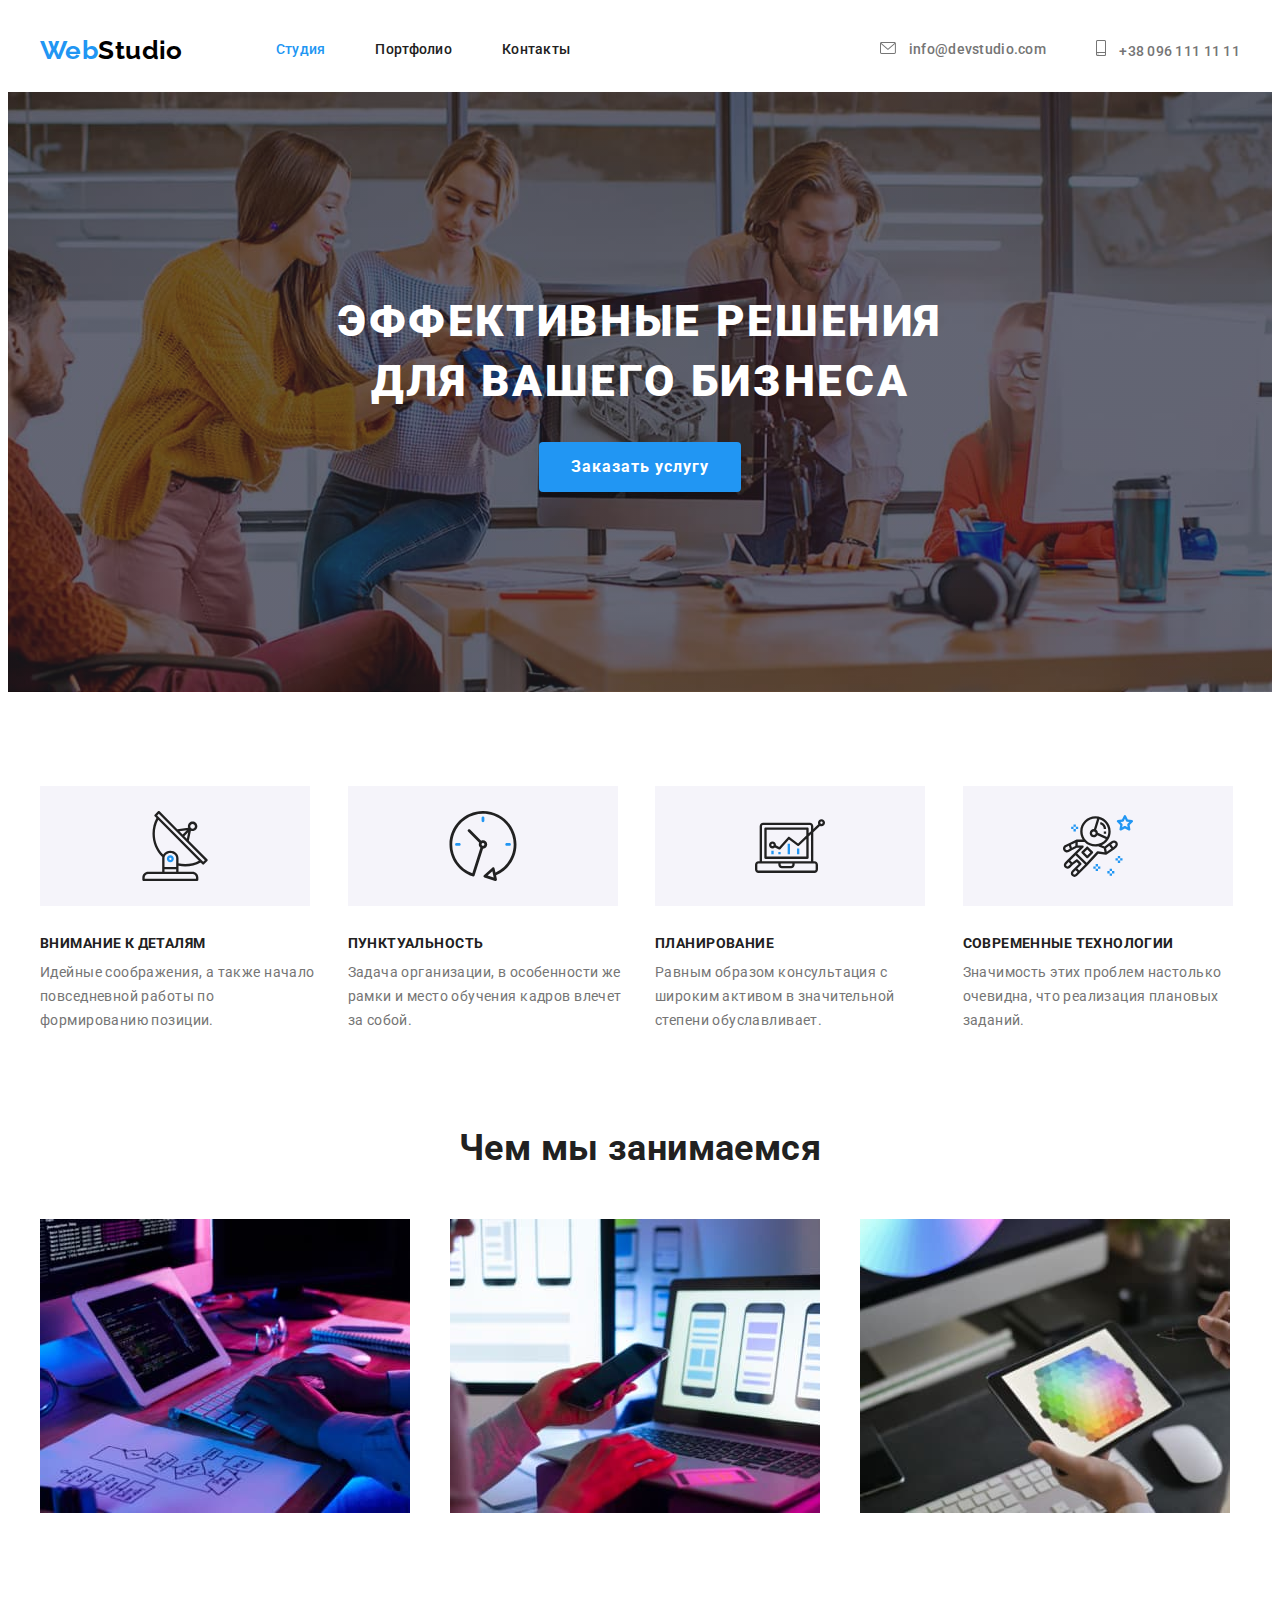
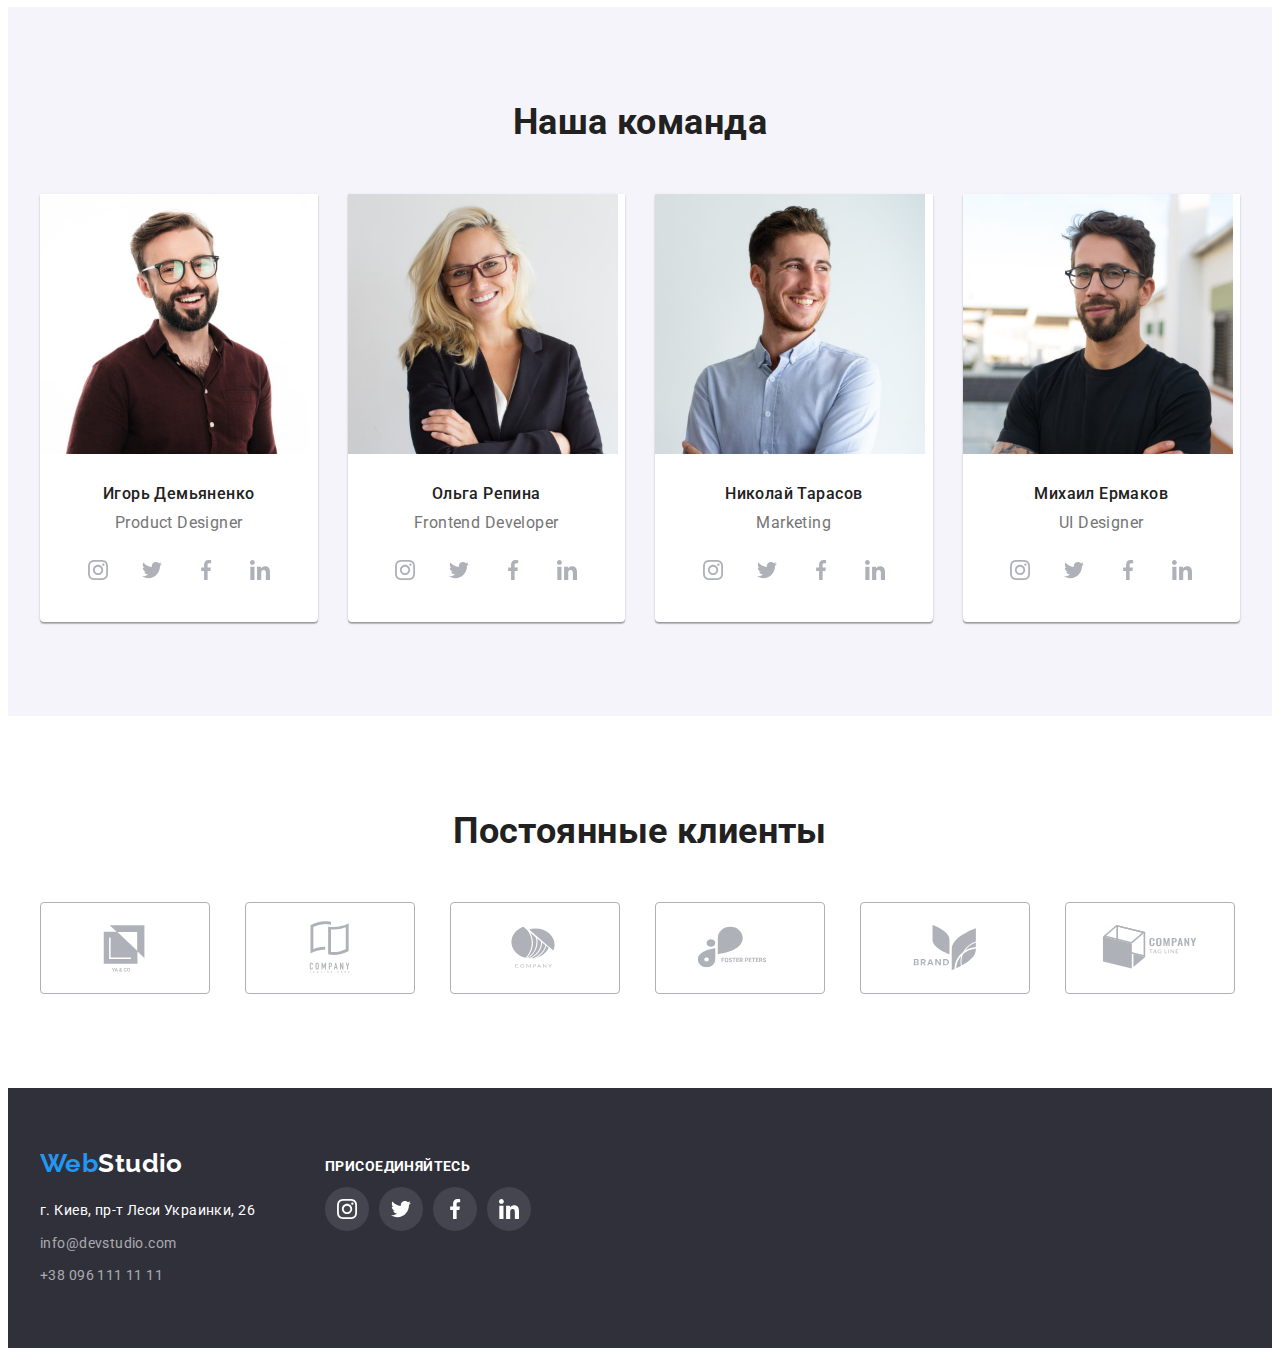
==== index.html @ 4d13b161 "Декоративные эффекты ДЗ 4" ====
<!DOCTYPE html>
<html lang="ru">
<head>
    <meta charset="UTF-8">
    <meta http-equiv="X-UA-Compatible" content="IE=edge">
    <meta name="viewport" content="width=device-width, initial-scale=1.0">
    <title>Document</title>
    <link href="https://fonts.googleapis.com/css2?family=Raleway:wght@700&family=Roboto:wght@400;500;700;900&display=swap"
      rel="stylesheet">
      <link rel="stylesheet" href="https://cdnjs.cloudflare.com/ajax/libs/modern-normalize/1.1.0/modern-normalize.min.css"
        integrity="sha512-wpPYUAdjBVSE4KJnH1VR1HeZfpl1ub8YT/NKx4PuQ5NmX2tKuGu6U/JRp5y+Y8XG2tV+wKQpNHVUX03MfMFn9Q=="
        crossorigin="anonymous" referrerpolicy="no-referrer" />
    <link rel="stylesheet" href="./css/styles.css">
</head>
<body>
  <!-- Шапка сайта-->
  <header>
    <div class="container header-container">
      <nav class="nav-page header-container">
        <a href="" lang="en" class="logo link ">Web<span class="logo-header">Studio</span></a>
        <ul class="nav-list list header-list">
          <li class="header-item"><a href="./index.html" class="link-active link header-link">Студия</a></li>
          <li class="header-item"><a href="./portfolio.html" class="link header-link">Портфолио</a></li>
          <li class="header-item"><a href="" class="link header-link">Контакты</a></li>
        </ul>
      </nav>
      <ul class="contact-list list header-list">
        <li class="contact-item">
          <a href="mailto:info@devstudio.com" class="link header-link">
                      <svg class="contact-icons" width="16px" height="12px">
                        <use href="./images/icons.svg#icon-mail"></use>
                      </svg>
                      info@devstudio.com</a></li>
        <li class="contact-item">
          <a href="tel:+380961111111" class="link header-link">
                      <svg class="contact-icons" width="10px" height="16px">
                        <use href="./images/icons.svg#icon-smartphone"></use>
                      </svg>
                      +38 096 111 11 11</a></li>
      </ul>
      </div>
  </header> 
  <main>
    <!-- Герой -->
  <section class="hero">
    <div class="container">
    <h1 class="hero-title hero-container">
      Эффективные решения для вашего бизнеса
    </h1>
    <button type="button" class="hero-btn">Заказать услугу</button>
    </div>
  </section> 
  <!-- Список преимуществ работы с компанией -->
  <section class="benefits section">
    <div class="container">
    <h2 class="visually-hidden"> Наши преимущества </h2>
    <ul class="card-set list">
      <li class="benefits-items"> 
        <div class="benefits-box">
          <svg class="benefits-icons" width="70" height="70">
            <use href="./images/icons.svg#icon-antenna"></use>
          </svg>
        </div>
        <h3 class="benefits-title">Внимание к деталям</h3>
        <p class="benefits-text">Идейные соображения, а также начало повседневной работы по формированию позиции.</p>
      </li>
      <li class="benefits-items">
        <div class="benefits-box">
          <svg class="benefits-icons" width="70" height="70">
            <use href="./images/icons.svg#icon-clock"></use>
          </svg>
        </div>
        <h3 class="benefits-title">Пунктуальность</h3>
        <p class="benefits-text">Задача организации, в особенности же рамки и место обучения кадров влечет за собой.</p>
      </li>
      <li class="benefits-items">
        <div class="benefits-box">
          <svg class="benefits-icons" width="70" height="70">
            <use href="./images/icons.svg#icon-diagram"></use>
          </svg>
        </div>
        <h3 class="benefits-title">Планирование</h3>
        <p class="benefits-text">Равным образом консультация с широким активом в значительной степени обуславливает.</p>
      </li>
      <li class="benefits-items">
        <div class="benefits-box">
          <svg class="benefits-icons" width="70" height="70">
            <use href="./images/icons.svg#icon-astronaut"></use>
          </svg>
        </div>
        <h3 class="benefits-title">Современные технологии</h3>
        <p class="benefits-text">Значимость этих проблем настолько очевидна, что реализация плановых заданий.</p>
      </li>
    </ul>
    </div>
  </section>
  <!-- Чем мы занимаемся -->
  <section class="work section">
    <div class="container">
    <h2 class="section-title">Чем мы занимаемся</h2>
    <ul class="card-set list">
      <li class="work-items">
          <img src="./images/img-work-1.jpg" alt="Верстка сайтов" width="370" height="294">
      </li>
      <li class="work-items">
          <img src="./images/img-work-2.jpg" alt="Дизайн сайтов" width="370" height="294">
      </li>
        <li class="work-items">
      <img src="./images/img-work-3.jpg" alt="Подборка цветовых решений" width="370" height="294">
      </li>
        </ul>
        </div>
  </section>
    <!-- Наша команда -->
    <section class="team section">
      <div class="container">
      <h2 class="section-title team-title">Наша команда</h2>
      <ul class="card-set list">
        <li class="team-item">
          <img src="./images/img-team-1.jpg" alt="Фото сотрудника Игоря Демьяненко Product Designer" width="270" height="260" class="card">
            <div class="team-box">
            <h3 class="team-name">Игорь Демьяненко</h3>
            <p lang="en" class="team-position">Product Designer</p>
            <ul class="team-social-list list">
              <li class="team-social-item">
                <a href="" class="team-social-link">
                  <svg class="team-social-icon" width="20" height="20">
                    <use href="images/icons.svg#icon-instagram"></use>
                  </svg>
                </a>
              </li>
              <li class="team-social-item">
                <a href="" class="team-social-link">
                  <svg class="team-social-icon" width="20" height="20">
                    <use href="images/icons.svg#icon-twitter"></use>
                  </svg>
                </a>
              </li>
              <li class="team-social-item">
                <a href="" class="team-social-link">
                  <svg class="team-social-icon" width="20" height="20">
                    <use href="images/icons.svg#icon-facebook"></use>
                  </svg>
                </a>
              </li>
              <li class="team-social-item">
                <a href="" class="team-social-link">
                  <svg class="team-social-icon" width="20" height="20">
                    <use href="images/icons.svg#icon-linkedin"></use>
                  </svg>
                </a>
              </li>
            </ul>
            </div>
            </li>
        <li class="team-item">
          <img src="./images/img-team-2.jpg" alt="Фото сотрудника Ольги Репиной Frontend Developer" width="270" height="260" class="card">
          <div class="team-box">
          <h3 class="team-name">Ольга Репина</h3>
          <p lang="en" class="team-position">Frontend Developer</p>
                      <ul class="team-social-list list">
              <li class="team-social-item">
                <a href="" class="team-social-link">
                  <svg class="team-social-icon" width="20" height="20">
                    <use href="images/icons.svg#icon-instagram"></use>
                  </svg>
                </a>
              </li>
              <li class="team-social-item">
                <a href="" class="team-social-link">
                  <svg class="team-social-icon" width="20" height="20">
                    <use href="images/icons.svg#icon-twitter"></use>
                  </svg>
                </a>
              </li>
              <li class="team-social-item">
                <a href="" class="team-social-link">
                  <svg class="team-social-icon" width="20" height="20">
                    <use href="images/icons.svg#icon-facebook"></use>
                  </svg>
                </a>
              </li>
              <li class="team-social-item">
                <a href="" class="team-social-link">
                  <svg class="team-social-icon" width="20" height="20">
                    <use href="images/icons.svg#icon-linkedin"></use>
                  </svg>
                </a>
              </li>
            </ul>
          </div>
        </li>
        <li class="team-item">
          <img src="./images/img-team-3.jpg" alt="Фото сотрудника Николая Тарасова Marketing" width="270" height="260" class="card">
          <div class="team-box">
          <h3 class="team-name">Николай Тарасов</h3>
          <p lang="en" class="team-position">Marketing</p>
                      <ul class="team-social-list list">
              <li class="team-social-item">
                <a href="" class="team-social-link">
                  <svg class="team-social-icon" width="20" height="20">
                    <use href="images/icons.svg#icon-instagram"></use>
                  </svg>
                </a>
              </li>
              <li class="team-social-item">
                <a href="" class="team-social-link">
                  <svg class="team-social-icon" width="20" height="20">
                    <use href="images/icons.svg#icon-twitter"></use>
                  </svg>
                </a>
              </li>
              <li class="team-social-item">
                <a href="" class="team-social-link">
                  <svg class="team-social-icon" width="20" height="20">
                    <use href="images/icons.svg#icon-facebook"></use>
                  </svg>
                </a>
              </li>
              <li class="team-social-item">
                <a href="" class="team-social-link">
                  <svg class="team-social-icon" width="20" height="20">
                    <use href="images/icons.svg#icon-linkedin"></use>
                  </svg>
                </a>
              </li>
            </ul>
          </div>
        </li>
        <li class="team-item">
          <img src="./images/img-team-4.jpg" alt="Фото сотрудника Михаила Ермакова UI Designer" width="270" height="260" class="card">
          <div class="team-box">
          <h3 class="team-name">Михаил Ермаков</h3>
          <p lang="en" class="team-position">UI Designer</p>
                      <ul class="team-social-list list">
              <li class="team-social-item">
                <a href="" class="team-social-link">
                  <svg class="team-social-icon" width="20" height="20">
                    <use href="images/icons.svg#icon-instagram"></use>
                  </svg>
                </a>
              </li>
              <li class="team-social-item">
                <a href="" class="team-social-link">
                  <svg class="team-social-icon" width="20" height="20">
                    <use href="images/icons.svg#icon-twitter"></use>
                  </svg>
                </a>
              </li>
              <li class="team-social-item">
                <a href="" class="team-social-link">
                  <svg class="team-social-icon" width="20" height="20">
                    <use href="images/icons.svg#icon-facebook"></use>
                  </svg>
                </a>
              </li>
              <li class="team-social-item">
                <a href="" class="team-social-link">
                  <svg class="team-social-icon" width="20" height="20">
                    <use href="images/icons.svg#icon-linkedin"></use>
                  </svg>
                </a>
              </li>
            </ul>
          </div>
        </li>
      </ul>
      </div>
    </section>
    </main>
    <!-- Постоянные клиенты -->
    <section class="clients section">
      <div class="container">
        <h2 class="section-title">Постоянные клиенты</h2>
        <ul class="card-set list">
          <li class="clients-items">
            <a href="" class="clients-link">
              <svg class="clients-icons" width="106" heigth="60">
                <use href="images/icons.svg#icon-Logo-1"></use>
              </svg>
            </a>
          </li>
          <li class="clients-items">
            <a href="" class="clients-link">
              <svg class="clients-icons" width="106" heigth="60">
                <use href="images/icons.svg#icon-Logo-2"></use>
              </svg>
            </a>
          </li>
          <li class="clients-items">
            <a href="" class="clients-link">
              <svg class="clients-icons" width="106" heigth="60">
                <use href="images/icons.svg#icon-Logo-3"></use>
              </svg>
            </a>
          </li>
          <li class="clients-items">
            <a href="" class="clients-link">
              <svg class="clients-icons" width="106" heigth="60">
                <use href="images/icons.svg#icon-Logo-4"></use>
              </svg>
            </a>
          </li>
          <li class="clients-items">
            <a href="" class="clients-link">
              <svg class="clients-icons" width="106" heigth="60">
                <use href="images/icons.svg#icon-Logo-5"></use>
              </svg>
            </a>
          </li>
          <li class="clients-items">
            <a href="" class="clients-link">
              <svg class="clients-icons" width="106" heigth="60">
                <use href="images/icons.svg#icon-Logo-6"></use>
              </svg>
            </a>
          </li>
        </ul>
      </div>
    </section>
    <!-- Футер -->
    <footer class="basement basement-section">
      <div class="container basement-container"> 
        <div class="basement-contacts">
      <a href="" lang="en" class="logo link">Web<span class="logo-footer">Studio</span></a>
      <address class="basement-address">
        <ul class="basement-list list">
          <li class="basement-items"><a href="https://goo.gl/maps/84MK3g47taFm8UyFA" target="_blank" rel="noopener noreferrer nofollow"
              class="basement-link link white"> г. Киев, пр-т Леси Украинки, 26 </a></li>
          <li class="basement-items"><a href="mailto:info@devstudio.com" class="basement-link link">info@devstudio.com</a></li>
          <li class="basement-items"><a href="tel:+380961111111" class="basement-link link">+38 096 111 11 11</a></li>
        </ul>
      </address>
      </div>
      <div class="basement-join-section">
      <h2 class="basement-social-title">присоединяйтесь</h2>
            <ul class="basement-social-list list">
              <li class="basement-social-item">
                <a href="" class="basement-social-link">
                  <svg class="basement-social-icon" width="20" height="20">
                    <use href="images/icons.svg#icon-instagram"></use>
                  </svg>
                </a>
              </li>
              <li class="basement-social-item">
                <a href="" class="basement-social-link">
                  <svg class="basement-social-icon" width="20" height="20">
                    <use href="images/icons.svg#icon-twitter"></use>
                  </svg>
                </a>
              </li>
              <li class="basement-social-item">
                <a href="" class="basement-social-link">
                  <svg class="basement-social-icon" width="20" height="20">
                    <use href="images/icons.svg#icon-facebook"></use>
                  </svg>
                </a>
              </li>
              <li class="basement-social-item">
                <a href="" class="basement-social-link">
                  <svg class="basement-social-icon" width="20" height="20">
                    <use href="images/icons.svg#icon-linkedin"></use>
                  </svg>
                </a>
              </li>
            </ul>
            </div>
      </div>
    </footer>
</body>
</html>
---- css/styles.css ----
/* цвета страницы
акцент #2196F3
черный #000000
белый #FFFFFF
заголовки #212121
основной цвет текста #757575
*/
:root {
  --accent-color: #2196f3;
  --logo-color: #000000;
  --title-text-color: #212121;
  --primary-text-color: #757575;
  --hero-white-color: #ffffff;
  --background-color-style: #2f303a;
  --btn-background-color: #f5f4fa;
  --icons-main-color: #afb1b8;
}
/* ----------reset------------ */
h1,
h2,
h3,
h4,
h5,
h6,
p {
  margin: 0;
}
ul {
  margin: 0;
  padding-left: 0;
}

/* ---------------------------- */

body {
  color: var(--primary-text-color);
  font-family: "Roboto", sans-serif;
  font-size: 14px;
  line-height: 1.71;
  letter-spacing: 0.03em;
}
.link {
  text-decoration: none;
  color: inherit;
}
.list {
  list-style: none;
}
img {
  display: block;
  max-width: 100%;
}
/* ---------container------------ */
.container {
  width: 1200px;
  padding-left: 15px;
  padding-right: 15px;
  margin: 0 auto;
}
.header-container {
  display: flex;
  align-items: center;
}
.border-line {
  border-bottom: 1px solid #ececec;
  box-shadow: 0px 4px 4px rgba(0, 0, 0, 0.25);
}
.header-list {
  display: flex;
  margin-left: auto;
}
.header-item:not(:last-child),
.contact-item:not(:last-child) {
  margin-right: 50px;
}
.section {
  padding-top: 94px;
  padding-bottom: 94px;
}

/* ------LOGO-------- */
.logo {
  display: block;
  color: var(--accent-color);
  font-family: "Raleway", sans-serif;
  font-weight: 700;
  font-size: 26px;
  line-height: 1.19;
}
.nav-page .logo {
  margin-right: 93px;
}
.logo-header {
  color: var(--logo-color);
}
.logo-footer {
  color: var(--hero-white-color);
}
/* --------HEADER-LINKS----------- */

.nav-list {
  color: var(--title-text-color);
}
.header-link {
  display: block;
  padding-top: 32px;
  padding-bottom: 32px;
  font-weight: 500;
  line-height: 1.14;
  letter-spacing: 0.02em;
}
.header-link:hover,
.header-link:focus,
.link-active {
  color: var(--accent-color);
}
.contact-item {
  display: flex;
  align-items: center;
}
.contact-icons {
  margin-right: 10px;
  fill: currentColor;
}
/* ---------HERO----------- */
.hero {
  background-color: var(--background-color-style);
  background-image: linear-gradient(
      rgba(47, 48, 58, 0.4),
      rgba(47, 48, 58, 0.4)
    ),
    url(../images/hero-bg.jpg);
  background-repeat: no-repeat;
  background-position: center;
  border-style: cover;
  /* max-width: 1600px;
  margin: 0 auto; */
  text-align: center;
  padding-top: 200px;
  padding-bottom: 200px;
}
.hero-container {
  display: block;
  max-width: 696px;
  margin-right: auto;
  margin-left: auto;
  margin-bottom: 30px;
}
.hero-title {
  color: var(--hero-white-color);
  font-weight: 900;
  font-size: 44px;
  line-height: 1.36;
  letter-spacing: 0.06em;
  text-transform: uppercase;
}
.hero-btn {
  font-family: inherit;
  color: var(--hero-white-color);
  background-color: var(--accent-color);
  font-weight: 700;
  font-size: 16px;
  line-height: 1.87;
  align-items: center;
  letter-spacing: 0.06em;
  cursor: pointer;
  border: none;
  box-shadow: 0px 4px 4px rgba(0, 0, 0, 0.15);
  border-radius: 4px;
  padding: 10px 32px;
}
.hero-btn:hover,
.hero-btn:focus {
  background-color: #188ce8;
}
/* ------------BENEFITS---------- */
.visually-hidden {
  position: absolute;
  width: 1px;
  height: 1px;
  margin: -1px;
  padding: 0;
  overflow: hidden;
  border: 0;
  clip: rect(0 0 0 0);
}
.card-set {
  display: flex;
  flex-wrap: wrap;
  margin-left: -30px;
  margin-top: -30px;
}

.benefits-title {
  margin-bottom: 10px;
  color: var(--title-text-color);
  font-weight: 700;
  font-size: 14px;
  line-height: 1.14;
  text-transform: uppercase;
}
.benefits-items {
  width: calc(100% / 4 - 30px);
  margin-left: 30px;
  margin-top: 30px;
}
.benefits-box {
  width: 270px;
  height: 120px;
  background-color: #f5f4fa;
  display: flex;
  align-items: center;
  justify-content: center;
  margin-bottom: 30px;
}

/* ---------TEAM---------- */
.section-title {
  margin-bottom: 50px;
  color: var(--title-text-color);
  font-weight: 700;
  font-size: 36px;
  line-height: 1.17;
  text-align: center;
}
.team {
  background-color: #f5f4fa;
}
.team-position,
.team-name {
  font-size: 16px;
  line-height: 1.19;
  text-align: center;
}
.team-name {
  margin-bottom: 10px;
  color: var(--title-text-color);
  font-weight: 500;
}
.team-position {
  margin-bottom: 16px;
}
.team-box {
  padding: 30px 24px;
}
.team-social-list {
  display: flex;
  justify-content: center;
}
.team-social-link {
  width: 44px;
  height: 44px;
  background-color: #ffffff;
  border-radius: 50%;
  display: flex;
  justify-content: center;
  align-items: center;
  color: var(--icons-main-color);
}
.team-social-icon {
  fill: currentColor;
}
.team-social-link:hover,
.team-social-link:focus {
  background-color: var(--accent-color);
  color: var(--hero-white-color);
}
.team-social-item + .team-social-item {
  margin-left: 10px;
}
/* ---------WORK---------- */
.work {
  padding-top: 0px;
}
.work-list {
  display: flex;
  flex-wrap: wrap;
  margin-right: -30px;
}
.work-items {
  width: calc(100% / 3 - 30px);
  margin-left: 30px;
  margin-top: 30px;
}
.team-list {
  display: flex;
  flex-wrap: wrap;
  margin-right: -30px;
}
.team-item {
  width: calc(100% / 4 - 30px);
  margin-left: 30px;
  margin-top: 30px;
  background-color: #ffffff;
  box-shadow: 0px 1px 3px rgba(0, 0, 0, 0.12), 0px 1px 1px rgba(0, 0, 0, 0.14),
    0px 2px 1px rgba(0, 0, 0, 0.2);
  border-radius: 0px 0px 4px 4px;
}

/* --------------CLIENTS------------ */
.clients-link {
  width: 170px;
  height: 92px;
  border: 1px solid #afb1b8;
  box-sizing: border-box;
  border-radius: 4px;
  display: flex;
  justify-content: center;
  align-items: center;
  color: var(--icons-main-color);
}
.clients-items {
  width: calc(100% / 6 - 30px);
  margin-left: 30px;
  margin-top: 30px;
}
.clients-icons {
  fill: currentColor;
}
.clients-link:hover,
.clients-link:focus {
  color: var(--accent-color);
  border-color: var(--accent-color);
}
/* --------------BASEMENT----------- */
.basement {
  background-color: var(--background-color-style);
}
.basement-address {
  font-style: normal;
}
.basement-link {
  color: rgba(255, 255, 255, 0.6);
}
.basement-link.white {
  color: var(--hero-white-color);
}
.basement-link:hover,
.basement-link:focus {
  color: var(--accent-color);
}
.basement-section {
  padding-bottom: 60px;
  padding-top: 60px;
}
.basement .logo {
  margin-bottom: 20px;
}
.basement-items:not(:last-child) {
  margin-bottom: 9px;
}
.basement-container {
  display: flex;
}
.basement-contacts {
  margin-right: 70px;
}
.basement-social-title {
  font-size: 14px;
  line-height: 1.14px;
  letter-spacing: 0.03em;
  text-transform: uppercase;
  padding-top: 18px;
  margin-bottom: 20px;
  color: var(--hero-white-color);
}
.basement-social-list {
  display: flex;
}
.basement-social-link {
  width: 44px;
  height: 44px;
  background-color: rgba(255, 255, 255, 0.1);
  border-radius: 50%;
  color: var(--hero-white-color);
  display: flex;
  justify-content: center;
  align-items: center;
}
.basement-social-icon {
  fill: currentColor;
}
.basement-social-item + .basement-social-item {
  margin-left: 10px;
}
.basement-social-link:hover,
.basement-social-link:focus {
  background-color: var(--accent-color);
}
/* ---------------FILTER-PORTFOLIO---------- */
.filter-btn {
  border-radius: 4px;
  border-color: transparent;
  padding: 6px 22px;
  font-family: inherit;
  color: var(--title-text-color);
  background-color: var(--btn-background-color);
  font-weight: 500;
  font-size: 16px;
  line-height: 1.63;
  cursor: pointer;
}
.filter-btn:focus,
.filter-btn:hover,
.active {
  color: var(--hero-white-color);
  background-color: var(--accent-color);
  box-shadow: 0px 3px 1px rgba(0, 0, 0, 0.1), 0px 1px 2px rgba(0, 0, 0, 0.08),
    0px 2px 2px rgba(0, 0, 0, 0.12);
}
.filter-list {
  margin-bottom: 56px;
  display: flex;
  justify-content: center;
}
.button-item:not(:last-child) {
  margin-right: 8px;
}
.portfolio-item {
  width: calc(100% / 3 - 30px);
  margin-left: 30px;
  margin-top: 30px;
}
.portfolio-border {
  border: 1px solid #eeeeee;
  padding: 20px 24px;
}

.portfolio-title {
  color: var(--title-text-color);
  font-weight: 700;
  font-size: 18px;
  line-height: 2;
  letter-spacing: 0.06em;
  margin-bottom: 4px;
}
.portfolio-category {
  font-size: 16px;
  line-height: 1.88;
}
.portfolio-item:hover,
.portfolio-item:focus {
  box-shadow: 0px 1px 1px rgba(0, 0, 0, 0.12), 0px 4px 4px rgba(0, 0, 0, 0.06),
    1px 4px 6px rgba(0, 0, 0, 0.16);
}
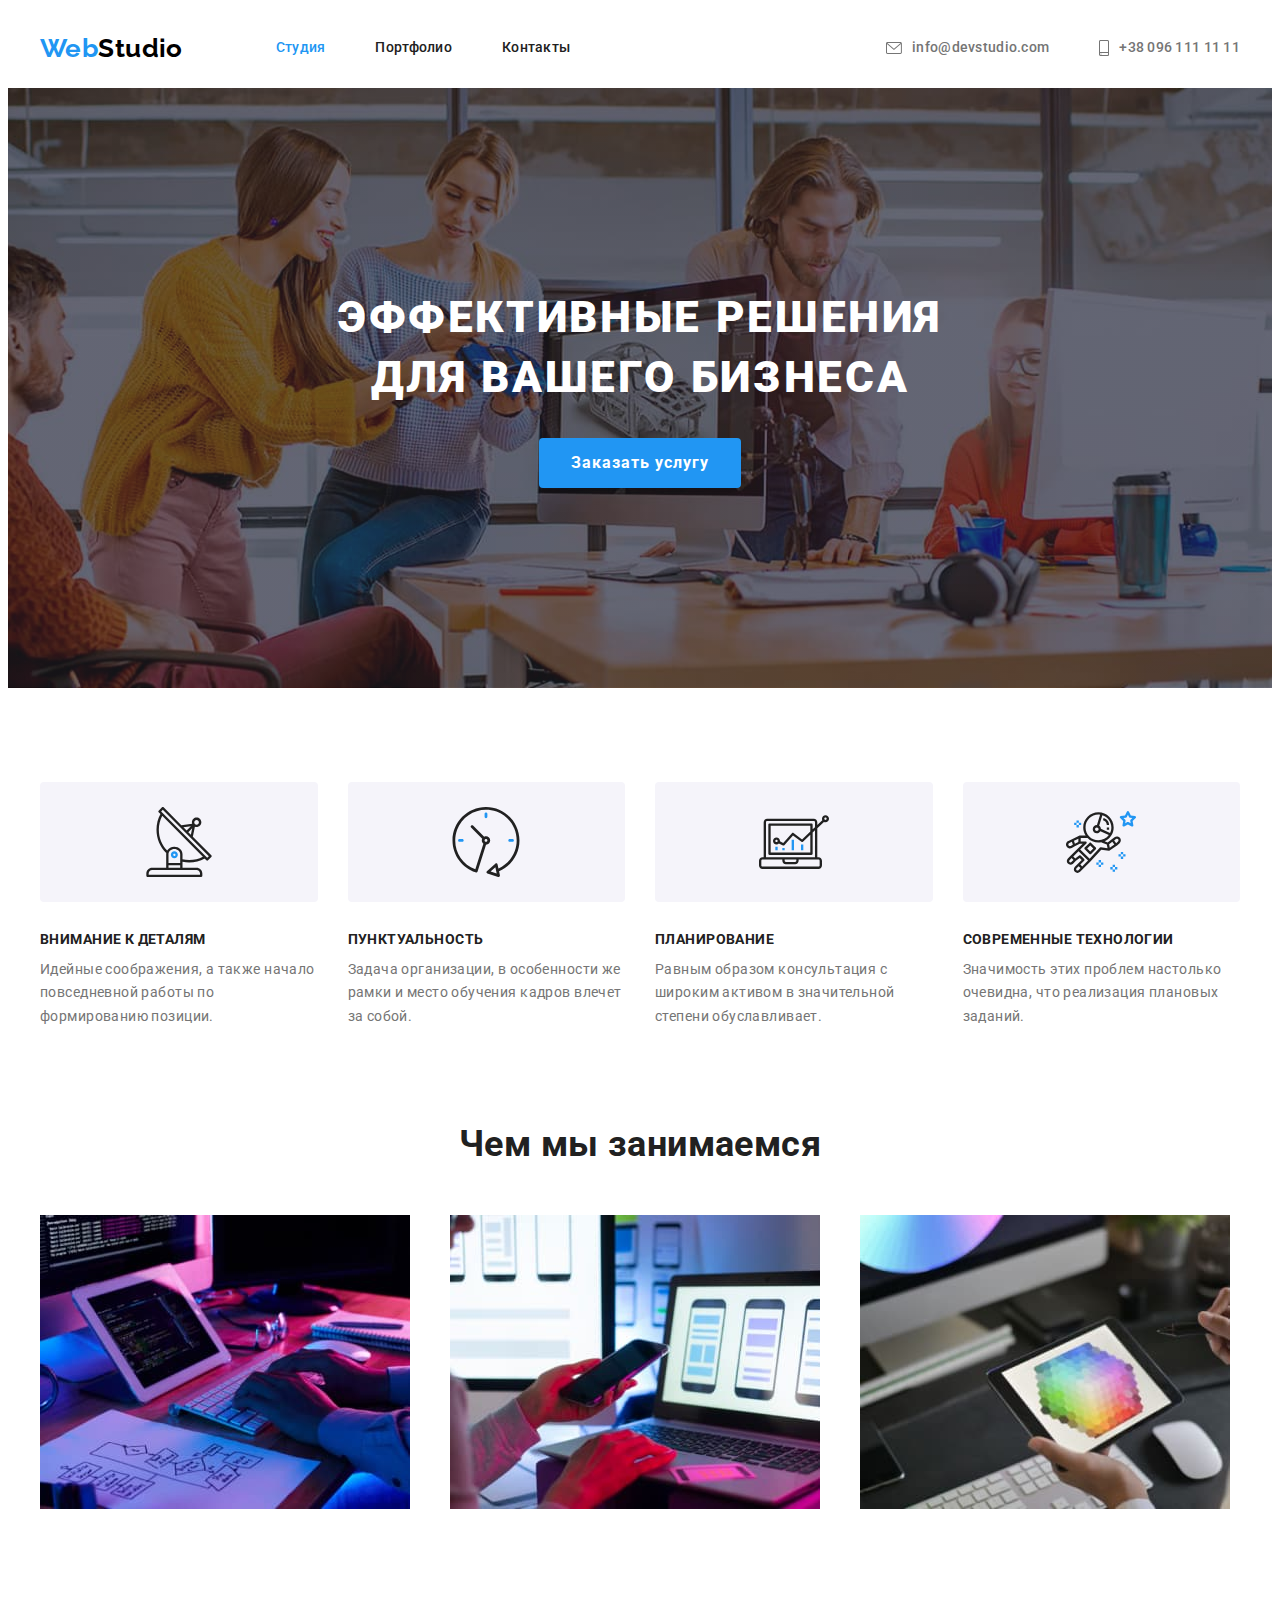
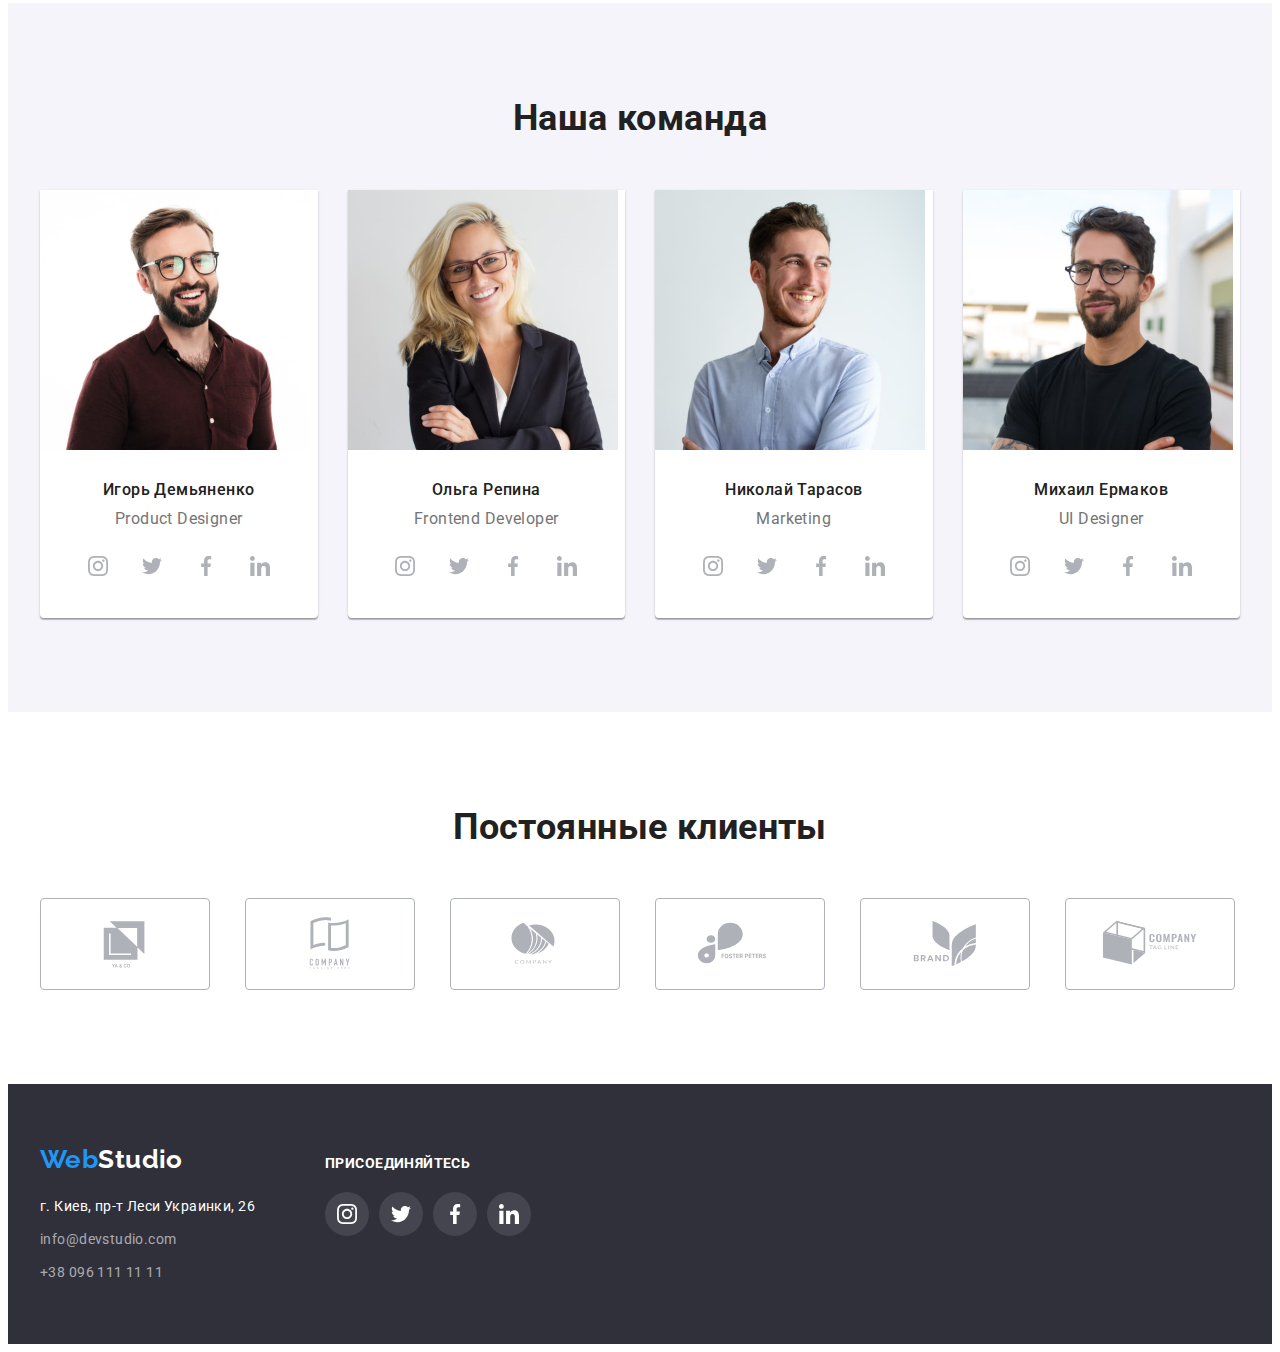
==== commit cd8d9beb: "Правки по ДЗ" ====
--- a/index.html
+++ b/index.html
@@ -121,31 +121,31 @@
             <div class="team-box">
             <h3 class="team-name">Игорь Демьяненко</h3>
             <p lang="en" class="team-position">Product Designer</p>
-            <ul class="team-social-list list">
-              <li class="team-social-item">
-                <a href="" class="team-social-link">
-                  <svg class="team-social-icon" width="20" height="20">
+            <ul class="social-list list">
+              <li class="social-item">
+                <a href="" target="_blank" rel="noopener noreferrer nofollow" class="social-link link">
+                  <svg class="social-icon" width="20" height="20">
                     <use href="images/icons.svg#icon-instagram"></use>
                   </svg>
                 </a>
               </li>
-              <li class="team-social-item">
-                <a href="" class="team-social-link">
-                  <svg class="team-social-icon" width="20" height="20">
+              <li class="social-item">
+                <a href="" target="_blank" rel="noopener noreferrer nofollow" class="social-link link">
+                  <svg class="social-icon" width="20" height="20">
                     <use href="images/icons.svg#icon-twitter"></use>
                   </svg>
                 </a>
               </li>
-              <li class="team-social-item">
-                <a href="" class="team-social-link">
-                  <svg class="team-social-icon" width="20" height="20">
+              <li class="social-item">
+                <a href="" target="_blank" rel="noopener noreferrer nofollow" class="social-link link">
+                  <svg class="social-icon" width="20" height="20">
                     <use href="images/icons.svg#icon-facebook"></use>
                   </svg>
                 </a>
               </li>
-              <li class="team-social-item">
-                <a href="" class="team-social-link">
-                  <svg class="team-social-icon" width="20" height="20">
+              <li class="social-item">
+                <a href="" target="_blank" rel="noopener noreferrer nofollow" class="social-link link">
+                  <svg class="social-icon" width="20" height="20">
                     <use href="images/icons.svg#icon-linkedin"></use>
                   </svg>
                 </a>
@@ -158,36 +158,36 @@
           <div class="team-box">
           <h3 class="team-name">Ольга Репина</h3>
           <p lang="en" class="team-position">Frontend Developer</p>
-                      <ul class="team-social-list list">
-              <li class="team-social-item">
-                <a href="" class="team-social-link">
-                  <svg class="team-social-icon" width="20" height="20">
-                    <use href="images/icons.svg#icon-instagram"></use>
-                  </svg>
-                </a>
-              </li>
-              <li class="team-social-item">
-                <a href="" class="team-social-link">
-                  <svg class="team-social-icon" width="20" height="20">
-                    <use href="images/icons.svg#icon-twitter"></use>
-                  </svg>
-                </a>
-              </li>
-              <li class="team-social-item">
-                <a href="" class="team-social-link">
-                  <svg class="team-social-icon" width="20" height="20">
-                    <use href="images/icons.svg#icon-facebook"></use>
-                  </svg>
-                </a>
-              </li>
-              <li class="team-social-item">
-                <a href="" class="team-social-link">
-                  <svg class="team-social-icon" width="20" height="20">
-                    <use href="images/icons.svg#icon-linkedin"></use>
-                  </svg>
-                </a>
-              </li>
-            </ul>
+          <ul class="social-list list">
+            <li class="social-item">
+              <a href="" target="_blank" rel="noopener noreferrer nofollow" class="social-link link">
+                <svg class="social-icon" width="20" height="20">
+                  <use href="images/icons.svg#icon-instagram"></use>
+                </svg>
+              </a>
+            </li>
+            <li class="social-item">
+              <a href="" target="_blank" rel="noopener noreferrer nofollow" class="social-link link">
+                <svg class="social-icon" width="20" height="20">
+                  <use href="images/icons.svg#icon-twitter"></use>
+                </svg>
+              </a>
+            </li>
+            <li class="social-item">
+              <a href="" target="_blank" rel="noopener noreferrer nofollow" class="social-link link">
+                <svg class="social-icon" width="20" height="20">
+                  <use href="images/icons.svg#icon-facebook"></use>
+                </svg>
+              </a>
+            </li>
+            <li class="social-item">
+              <a href="" target="_blank" rel="noopener noreferrer nofollow" class="social-link link">
+                <svg class="social-icon" width="20" height="20">
+                  <use href="images/icons.svg#icon-linkedin"></use>
+                </svg>
+              </a>
+            </li>
+          </ul>
           </div>
         </li>
         <li class="team-item">
@@ -195,36 +195,36 @@
           <div class="team-box">
           <h3 class="team-name">Николай Тарасов</h3>
           <p lang="en" class="team-position">Marketing</p>
-                      <ul class="team-social-list list">
-              <li class="team-social-item">
-                <a href="" class="team-social-link">
-                  <svg class="team-social-icon" width="20" height="20">
-                    <use href="images/icons.svg#icon-instagram"></use>
-                  </svg>
-                </a>
-              </li>
-              <li class="team-social-item">
-                <a href="" class="team-social-link">
-                  <svg class="team-social-icon" width="20" height="20">
-                    <use href="images/icons.svg#icon-twitter"></use>
-                  </svg>
-                </a>
-              </li>
-              <li class="team-social-item">
-                <a href="" class="team-social-link">
-                  <svg class="team-social-icon" width="20" height="20">
-                    <use href="images/icons.svg#icon-facebook"></use>
-                  </svg>
-                </a>
-              </li>
-              <li class="team-social-item">
-                <a href="" class="team-social-link">
-                  <svg class="team-social-icon" width="20" height="20">
-                    <use href="images/icons.svg#icon-linkedin"></use>
-                  </svg>
-                </a>
-              </li>
-            </ul>
+          <ul class="social-list list">
+            <li class="social-item">
+              <a href="" target="_blank" rel="noopener noreferrer nofollow" class="social-link link">
+                <svg class="social-icon" width="20" height="20">
+                  <use href="images/icons.svg#icon-instagram"></use>
+                </svg>
+              </a>
+            </li>
+            <li class="social-item">
+              <a href="" target="_blank" rel="noopener noreferrer nofollow" class="social-link link">
+                <svg class="social-icon" width="20" height="20">
+                  <use href="images/icons.svg#icon-twitter"></use>
+                </svg>
+              </a>
+            </li>
+            <li class="social-item">
+              <a href="" target="_blank" rel="noopener noreferrer nofollow" class="social-link link">
+                <svg class="social-icon" width="20" height="20">
+                  <use href="images/icons.svg#icon-facebook"></use>
+                </svg>
+              </a>
+            </li>
+            <li class="social-item">
+              <a href="" target="_blank" rel="noopener noreferrer nofollow" class="social-link link">
+                <svg class="social-icon" width="20" height="20">
+                  <use href="images/icons.svg#icon-linkedin"></use>
+                </svg>
+              </a>
+            </li>
+          </ul>
           </div>
         </li>
         <li class="team-item">
@@ -232,36 +232,36 @@
           <div class="team-box">
           <h3 class="team-name">Михаил Ермаков</h3>
           <p lang="en" class="team-position">UI Designer</p>
-                      <ul class="team-social-list list">
-              <li class="team-social-item">
-                <a href="" class="team-social-link">
-                  <svg class="team-social-icon" width="20" height="20">
-                    <use href="images/icons.svg#icon-instagram"></use>
-                  </svg>
-                </a>
-              </li>
-              <li class="team-social-item">
-                <a href="" class="team-social-link">
-                  <svg class="team-social-icon" width="20" height="20">
-                    <use href="images/icons.svg#icon-twitter"></use>
-                  </svg>
-                </a>
-              </li>
-              <li class="team-social-item">
-                <a href="" class="team-social-link">
-                  <svg class="team-social-icon" width="20" height="20">
-                    <use href="images/icons.svg#icon-facebook"></use>
-                  </svg>
-                </a>
-              </li>
-              <li class="team-social-item">
-                <a href="" class="team-social-link">
-                  <svg class="team-social-icon" width="20" height="20">
-                    <use href="images/icons.svg#icon-linkedin"></use>
-                  </svg>
-                </a>
-              </li>
-            </ul>
+          <ul class="social-list list">
+          <li class="social-item">
+            <a href="" target="_blank" rel="noopener noreferrer nofollow" class="social-link link">
+              <svg class="social-icon" width="20" height="20">
+                <use href="images/icons.svg#icon-instagram"></use>
+              </svg>
+            </a>
+          </li>
+          <li class="social-item">
+            <a href="" target="_blank" rel="noopener noreferrer nofollow" class="social-link link">
+              <svg class="social-icon" width="20" height="20">
+                <use href="images/icons.svg#icon-twitter"></use>
+              </svg>
+            </a>
+          </li>
+          <li class="social-item">
+            <a href="" target="_blank" rel="noopener noreferrer nofollow" class="social-link link">
+              <svg class="social-icon" width="20" height="20">
+                <use href="images/icons.svg#icon-facebook"></use>
+              </svg>
+            </a>
+          </li>
+          <li class="social-item">
+            <a href="" target="_blank" rel="noopener noreferrer nofollow" class="social-link link">
+              <svg class="social-icon" width="20" height="20">
+                <use href="images/icons.svg#icon-linkedin"></use>
+              </svg>
+            </a>
+          </li>
+        </ul>
           </div>
         </li>
       </ul>
@@ -274,43 +274,43 @@
         <h2 class="section-title">Постоянные клиенты</h2>
         <ul class="card-set list">
           <li class="clients-items">
-            <a href="" class="clients-link">
-              <svg class="clients-icons" width="106" heigth="60">
+            <a href=""  target="_blank" rel="noopener noreferrer nofollow" class="clients-link link">
+              <svg class="clients-icons" width="106" height="60">
                 <use href="images/icons.svg#icon-Logo-1"></use>
               </svg>
             </a>
           </li>
           <li class="clients-items">
-            <a href="" class="clients-link">
-              <svg class="clients-icons" width="106" heigth="60">
+            <a href=""  target="_blank" rel="noopener noreferrer nofollow" class="clients-link link">
+              <svg class="clients-icons" width="106" height="60">
                 <use href="images/icons.svg#icon-Logo-2"></use>
               </svg>
             </a>
           </li>
           <li class="clients-items">
-            <a href="" class="clients-link">
-              <svg class="clients-icons" width="106" heigth="60">
+            <a href=""  target="_blank" rel="noopener noreferrer nofollow" class="clients-link link">
+              <svg class="clients-icons" width="106" height="60">
                 <use href="images/icons.svg#icon-Logo-3"></use>
               </svg>
             </a>
           </li>
           <li class="clients-items">
-            <a href="" class="clients-link">
-              <svg class="clients-icons" width="106" heigth="60">
+            <a href=""  target="_blank" rel="noopener noreferrer nofollow" class="clients-link link">
+              <svg class="clients-icons" width="106" height="60">
                 <use href="images/icons.svg#icon-Logo-4"></use>
               </svg>
             </a>
           </li>
           <li class="clients-items">
-            <a href="" class="clients-link">
-              <svg class="clients-icons" width="106" heigth="60">
+            <a href=""  target="_blank" rel="noopener noreferrer nofollow" class="clients-link link">
+              <svg class="clients-icons" width="106" height="60">
                 <use href="images/icons.svg#icon-Logo-5"></use>
               </svg>
             </a>
           </li>
           <li class="clients-items">
-            <a href="" class="clients-link">
-              <svg class="clients-icons" width="106" heigth="60">
+            <a href=""  target="_blank" rel="noopener noreferrer nofollow" class="clients-link link">
+              <svg class="clients-icons" width="106" height="60">
                 <use href="images/icons.svg#icon-Logo-6"></use>
               </svg>
             </a>
@@ -334,31 +334,31 @@
       </div>
       <div class="basement-join-section">
       <h2 class="basement-social-title">присоединяйтесь</h2>
-            <ul class="basement-social-list list">
-              <li class="basement-social-item">
-                <a href="" class="basement-social-link">
-                  <svg class="basement-social-icon" width="20" height="20">
+            <ul class="social-list list">
+              <li class="social-item">
+                <a href=""  target="_blank" rel="noopener noreferrer nofollow" class="social-link link">
+                  <svg class="social-icon" width="20" height="20">
                     <use href="images/icons.svg#icon-instagram"></use>
                   </svg>
                 </a>
               </li>
-              <li class="basement-social-item">
-                <a href="" class="basement-social-link">
-                  <svg class="basement-social-icon" width="20" height="20">
+              <li class="social-item">
+                <a href=""  target="_blank" rel="noopener noreferrer nofollow" class="social-link link">
+                  <svg class="social-icon" width="20" height="20">
                     <use href="images/icons.svg#icon-twitter"></use>
                   </svg>
                 </a>
               </li>
-              <li class="basement-social-item">
-                <a href="" class="basement-social-link">
-                  <svg class="basement-social-icon" width="20" height="20">
+              <li class="social-item">
+                <a href=""  target="_blank" rel="noopener noreferrer nofollow" class="social-link link">
+                  <svg class="social-icon" width="20" height="20">
                     <use href="images/icons.svg#icon-facebook"></use>
                   </svg>
                 </a>
               </li>
-              <li class="basement-social-item">
-                <a href="" class="basement-social-link">
-                  <svg class="basement-social-icon" width="20" height="20">
+              <li class="social-item">
+                <a href=""  target="_blank" rel="noopener noreferrer nofollow" class="social-link link">
+                  <svg class="social-icon" width="20" height="20">
                     <use href="images/icons.svg#icon-linkedin"></use>
                   </svg>
                 </a>
--- a/css/styles.css
+++ b/css/styles.css
@@ -102,7 +102,8 @@
   color: var(--title-text-color);
 }
 .header-link {
-  display: block;
+  display: flex;
+  align-items: center;
   padding-top: 32px;
   padding-bottom: 32px;
   font-weight: 500;
@@ -132,7 +133,7 @@
     url(../images/hero-bg.jpg);
   background-repeat: no-repeat;
   background-position: center;
-  border-style: cover;
+  background-size: cover, auto;
   /* max-width: 1600px;
   margin: 0 auto; */
   text-align: center;
@@ -205,13 +206,13 @@
   margin-top: 30px;
 }
 .benefits-box {
-  width: 270px;
-  height: 120px;
   background-color: #f5f4fa;
   display: flex;
   align-items: center;
   justify-content: center;
   margin-bottom: 30px;
+  padding: 25px 100px;
+  border-radius: 4px;
 }
 
 /* ---------TEAM---------- */
@@ -243,29 +244,26 @@
 .team-box {
   padding: 30px 24px;
 }
-.team-social-list {
+.social-list {
   display: flex;
   justify-content: center;
 }
-.team-social-link {
+.social-link {
   width: 44px;
   height: 44px;
+  border-radius: 50%;
+  display: flex;
+  justify-content: center;
+  align-items: center;
+}
+.team .social-link {
   background-color: #ffffff;
-  border-radius: 50%;
-  display: flex;
-  justify-content: center;
-  align-items: center;
   color: var(--icons-main-color);
 }
-.team-social-icon {
+.social-icon {
   fill: currentColor;
 }
-.team-social-link:hover,
-.team-social-link:focus {
-  background-color: var(--accent-color);
-  color: var(--hero-white-color);
-}
-.team-social-item + .team-social-item {
+.social-item + .social-item {
   margin-left: 10px;
 }
 /* ---------WORK---------- */
@@ -323,9 +321,7 @@
   border-color: var(--accent-color);
 }
 /* --------------BASEMENT----------- */
-.basement {
-  background-color: var(--background-color-style);
-}
+
 .basement-address {
   font-style: normal;
 }
@@ -342,6 +338,7 @@
 .basement-section {
   padding-bottom: 60px;
   padding-top: 60px;
+  background-color: var(--background-color-style);
 }
 .basement .logo {
   margin-bottom: 20px;
@@ -351,41 +348,29 @@
 }
 .basement-container {
   display: flex;
+  align-items: baseline;
 }
 .basement-contacts {
   margin-right: 70px;
 }
 .basement-social-title {
   font-size: 14px;
-  line-height: 1.14px;
+  line-height: 1.14;
   letter-spacing: 0.03em;
   text-transform: uppercase;
-  padding-top: 18px;
   margin-bottom: 20px;
   color: var(--hero-white-color);
 }
-.basement-social-list {
-  display: flex;
-}
-.basement-social-link {
-  width: 44px;
-  height: 44px;
+
+.basement .social-link {
   background-color: rgba(255, 255, 255, 0.1);
-  border-radius: 50%;
-  color: var(--hero-white-color);
-  display: flex;
-  justify-content: center;
-  align-items: center;
-}
-.basement-social-icon {
-  fill: currentColor;
-}
-.basement-social-item + .basement-social-item {
-  margin-left: 10px;
-}
-.basement-social-link:hover,
-.basement-social-link:focus {
+  color: var(--hero-white-color);
+}
+
+.social-link:hover,
+.social-link:focus {
   background-color: var(--accent-color);
+  color: var(--hero-white-color);
 }
 /* ---------------FILTER-PORTFOLIO---------- */
 .filter-btn {
@@ -438,8 +423,12 @@
   font-size: 16px;
   line-height: 1.88;
 }
-.portfolio-item:hover,
-.portfolio-item:focus {
+.portfolio-link {
+  display: flex;
+  flex-direction: column;
+}
+.portfolio-link:hover,
+.portfolio-link:focus {
   box-shadow: 0px 1px 1px rgba(0, 0, 0, 0.12), 0px 4px 4px rgba(0, 0, 0, 0.06),
     1px 4px 6px rgba(0, 0, 0, 0.16);
 }
